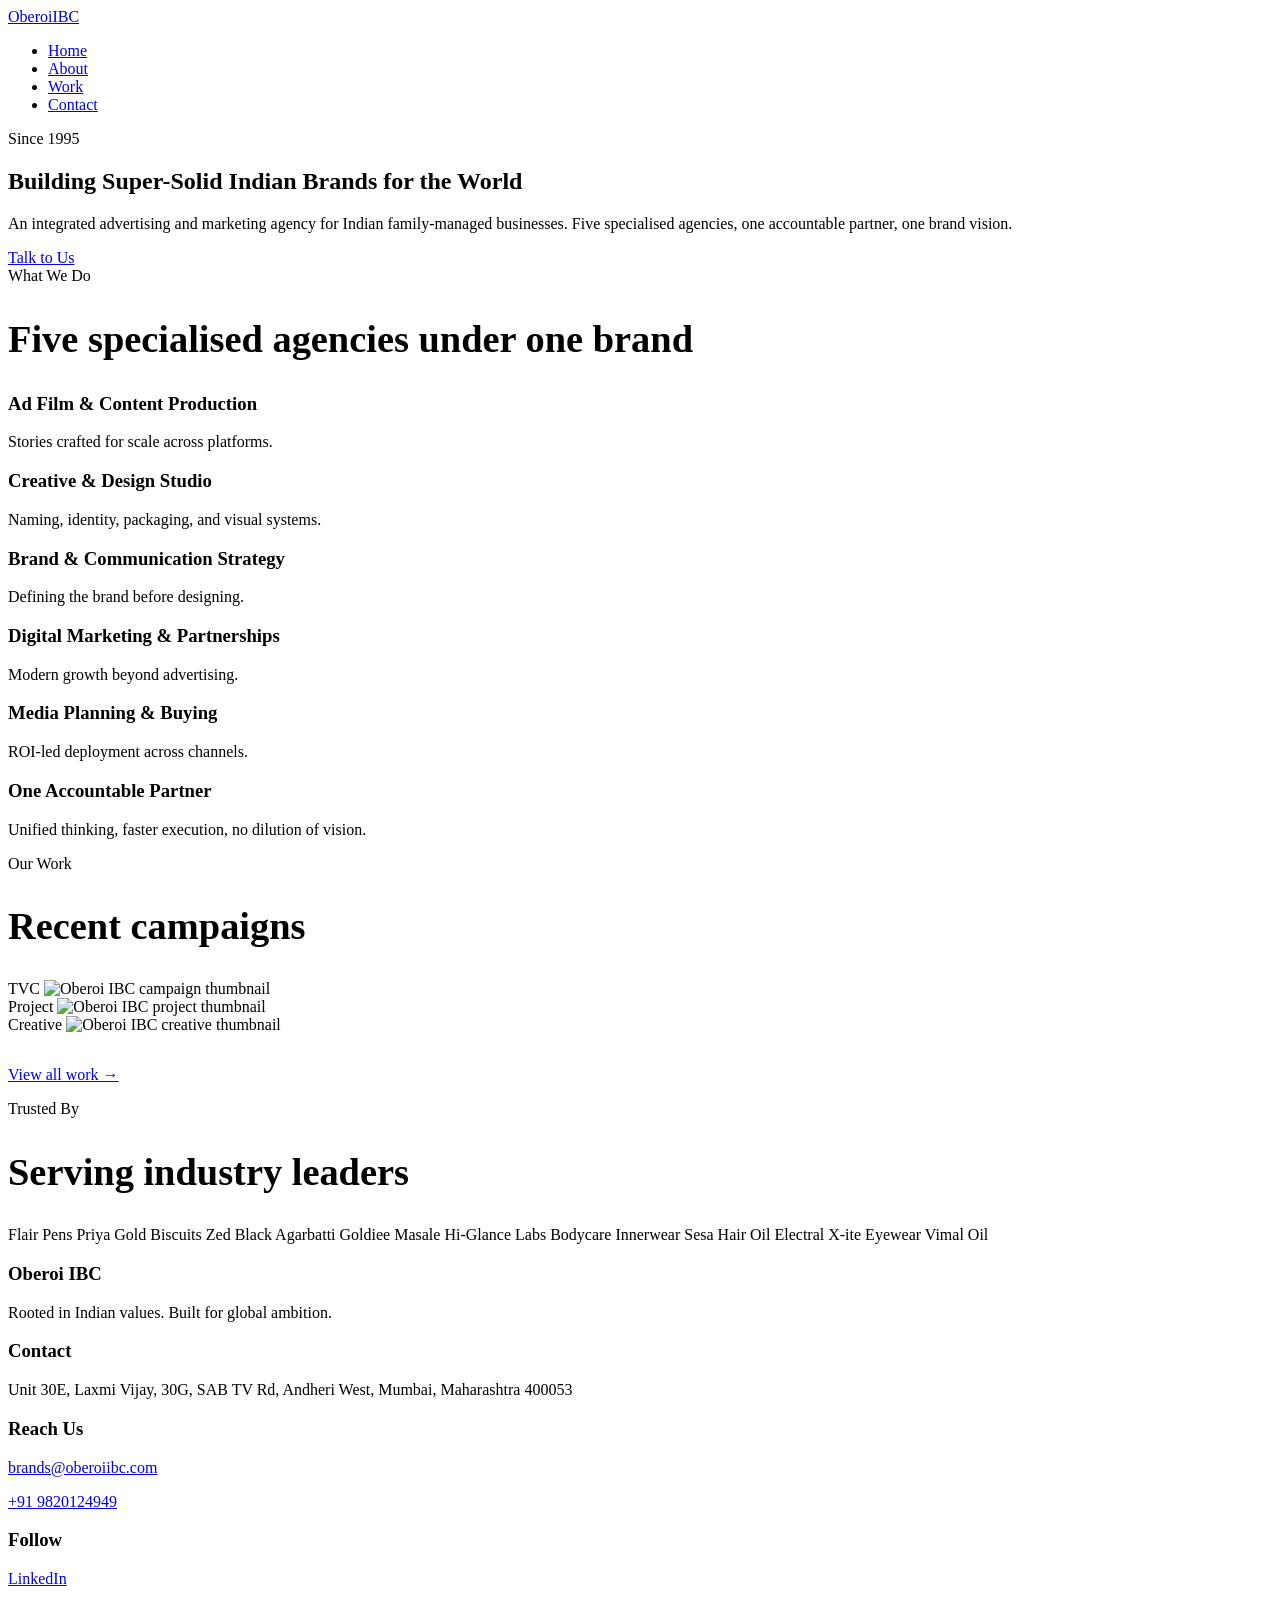
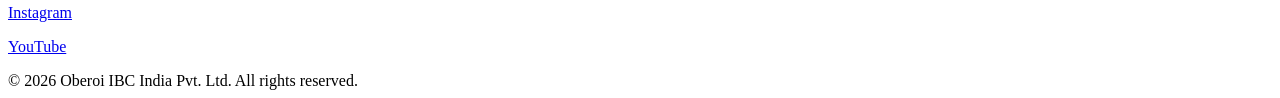
==== index.html @ 9dffc36b "updated index.html" ====
<!DOCTYPE html>
<html lang="en">
<head>
    <meta charset="UTF-8">
    <meta name="viewport" content="width=device-width, initial-scale=1">
    <title>Oberoi IBC | Building Super-Solid Indian Brands</title>
    <meta name="description" content="Oberoi IBC is a full-service advertising agency in Mumbai, building super-solid Indian brands for the world since 1995.">

    <meta property="og:title" content="Oberoi IBC | Building Super-Solid Indian Brands">
    <meta property="og:description" content="A full-service advertising agency in Mumbai, building super-solid Indian brands for the world since 1995.">
    <meta property="og:type" content="website">

    <link rel="icon" href="images/favicon.png" type="image/png">
    <link rel="stylesheet" href="shared.css">
</head>
<body>

    <header>
        <div class="nav-wrap">
            <a href="index.html" class="logo">Oberoi<span>IBC</span></a>
            <nav>
                <ul>
                    <li><a href="index.html">Home</a></li>
                    <li><a href="about.html">About</a></li>
                    <li><a href="work.html">Work</a></li>
                    <li><a href="contact.html">Contact</a></li>
                </ul>
            </nav>
        </div>
    </header>

    <main>

        <section class="hero">
            <span class="section-label">Since 1995</span>
            <h1>Building Super-Solid Indian Brands for the World</h1>
            <p>An integrated advertising and marketing agency for Indian family-managed businesses. Five specialised agencies, one accountable partner, one brand vision.</p>
            <a href="contact.html" class="btn">Talk to Us</a>
        </section>

        <section class="fade-up">
            <span class="section-label">What We Do</span>
            <h2 style="margin-bottom: 2rem; font-size: clamp(1.6rem, 4vw, 2.4rem);">Five specialised agencies under one brand</h2>
            <div class="grid grid-3">
                <div class="card">
                    <h3>Ad Film &amp; Content Production</h3>
                    <p>Stories crafted for scale across platforms.</p>
                </div>
                <div class="card">
                    <h3>Creative &amp; Design Studio</h3>
                    <p>Naming, identity, packaging, and visual systems.</p>
                </div>
                <div class="card">
                    <h3>Brand &amp; Communication Strategy</h3>
                    <p>Defining the brand before designing.</p>
                </div>
                <div class="card">
                    <h3>Digital Marketing &amp; Partnerships</h3>
                    <p>Modern growth beyond advertising.</p>
                </div>
                <div class="card">
                    <h3>Media Planning &amp; Buying</h3>
                    <p>ROI-led deployment across channels.</p>
                </div>
                <div class="card">
                    <h3>One Accountable Partner</h3>
                    <p>Unified thinking, faster execution, no dilution of vision.</p>
                </div>
            </div>
        </section>

        <section class="fade-up">
            <span class="section-label">Our Work</span>
            <h2 style="margin-bottom: 2rem; font-size: clamp(1.6rem, 4vw, 2.4rem);">Recent campaigns</h2>
            <div class="work-grid">
                <div class="work-item">
                    <span class="work-tag">TVC</span>
                    <img src="https://static.wixstatic.com/media/d1905d_8625697d1a0942c1b1354584f0bd50f2f000.jpg" alt="Oberoi IBC campaign thumbnail">
                </div>
                <div class="work-item">
                    <span class="work-tag">Project</span>
                    <img src="https://static.wixstatic.com/media/d1905d_2f5538b58f0e4f6885295d0ff7cd28e4~mv2.webp" alt="Oberoi IBC project thumbnail">
                </div>
                <div class="work-item">
                    <span class="work-tag">Creative</span>
                    <img src="https://static.wixstatic.com/media/d1905d_991a3e91dcd648c5a10ace98c2a07398~mv2.jpeg" alt="Oberoi IBC creative thumbnail">
                </div>
            </div>
            <p style="margin-top: 2rem;"><a href="work.html">View all work &rarr;</a></p>
        </section>

        <section class="fade-up">
            <span class="section-label">Trusted By</span>
            <h2 style="margin-bottom: 2rem; font-size: clamp(1.6rem, 4vw, 2.4rem);">Serving industry leaders</h2>
            <div class="logo-strip">
                <span>Flair Pens</span>
                <span>Priya Gold Biscuits</span>
                <span>Zed Black Agarbatti</span>
                <span>Goldiee Masale</span>
                <span>Hi-Glance Labs</span>
                <span>Bodycare Innerwear</span>
                <span>Sesa Hair Oil</span>
                <span>Electral</span>
                <span>X-ite Eyewear</span>
                <span>Vimal Oil</span>
            </div>
        </section>

    </main>

    <footer>
        <div class="footer-wrap">
            <div>
                <h3>Oberoi IBC</h3>
                <p>Rooted in Indian values. Built for global ambition.</p>
            </div>
            <div>
                <h3>Contact</h3>
                <p>Unit 30E, Laxmi Vijay, 30G, SAB TV Rd, Andheri West, Mumbai, Maharashtra 400053</p>
            </div>
            <div>
                <h3>Reach Us</h3>
                <p><a href="mailto:brands@oberoiibc.com">brands@oberoiibc.com</a></p>
                <p><a href="tel:+919820124949">+91 9820124949</a></p>
            </div>
            <div>
                <h3>Follow</h3>
                <p><a href="https://www.linkedin.com/company/oberoiibc" target="_blank" rel="noopener">LinkedIn</a></p>
                <p><a href="https://www.instagram.com/oberoiibc" target="_blank" rel="noopener">Instagram</a></p>
                <p><a href="https://www.youtube.com/@Oberoiibc" target="_blank" rel="noopener">YouTube</a></p>
            </div>
        </div>
        <div class="footer-bottom">
            &copy; 2026 Oberoi IBC India Pvt. Ltd. All rights reserved.
        </div>
    </footer>

</body>
</html>
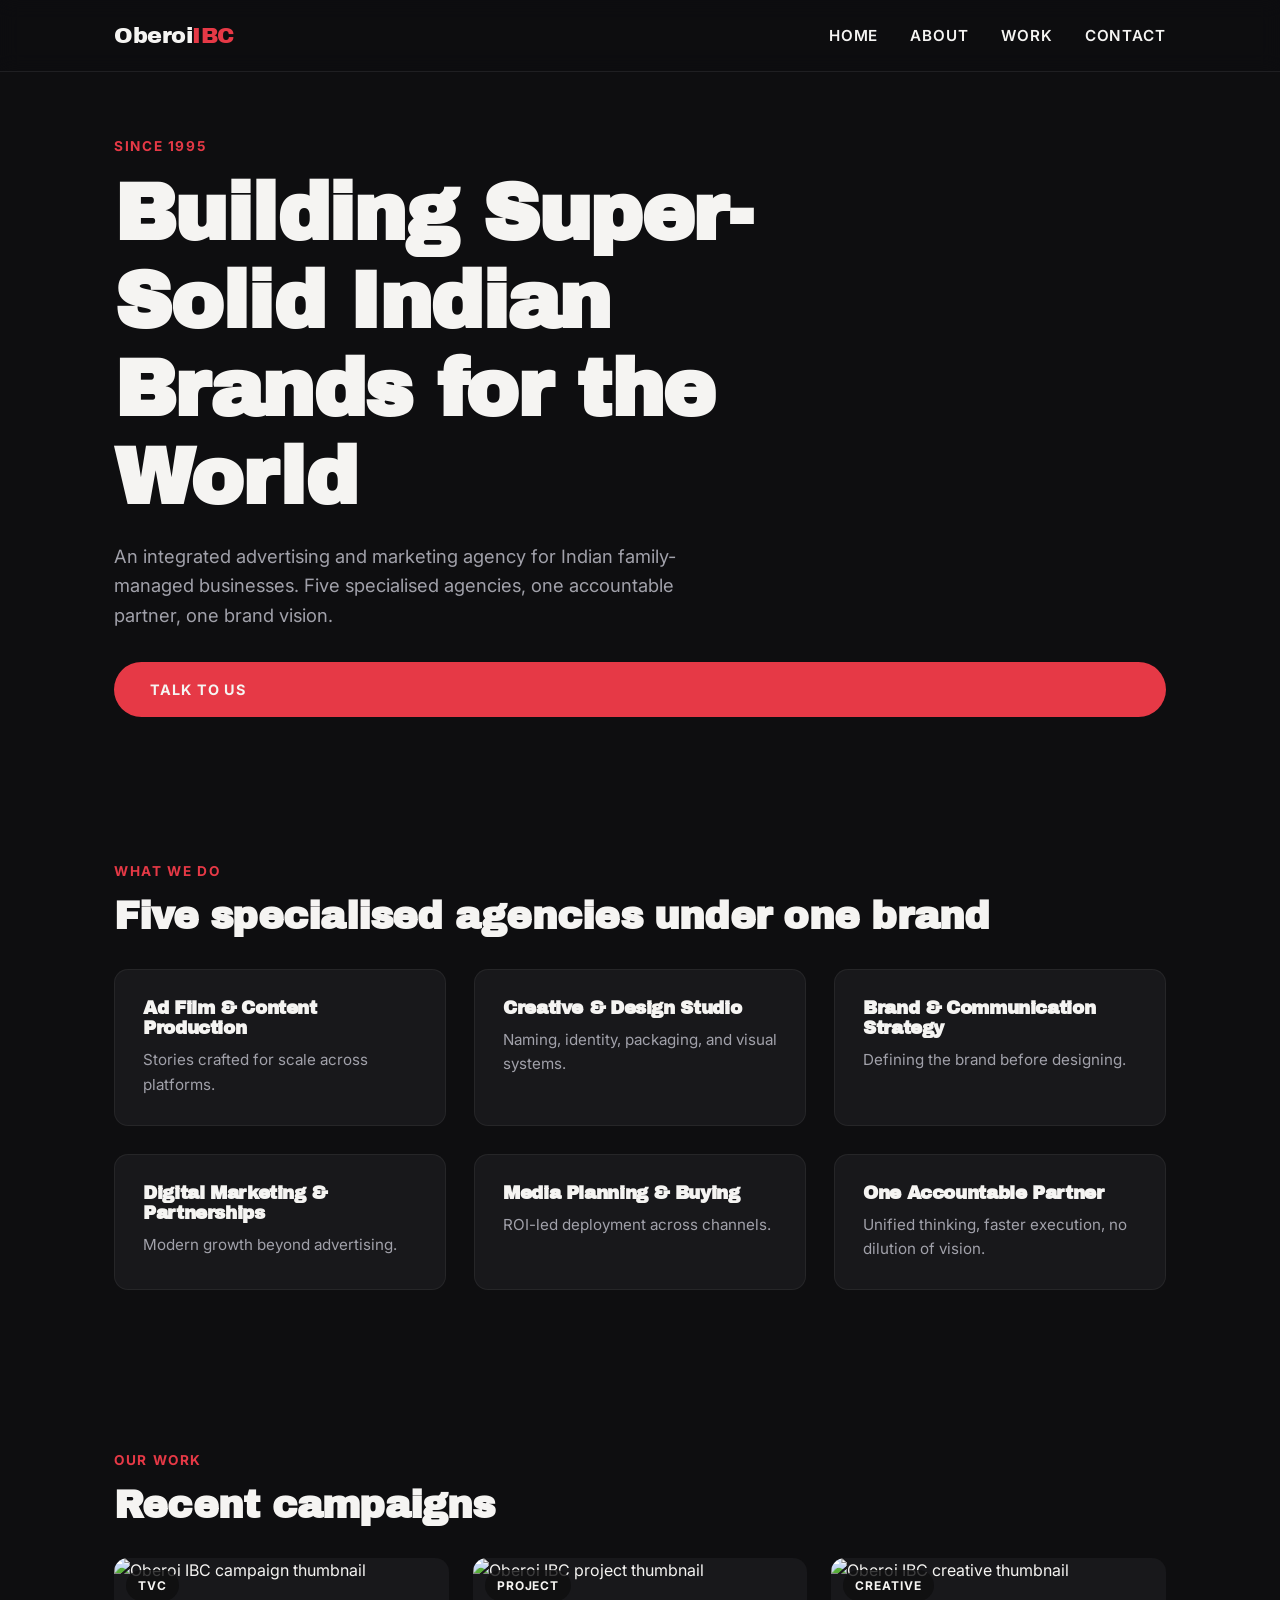
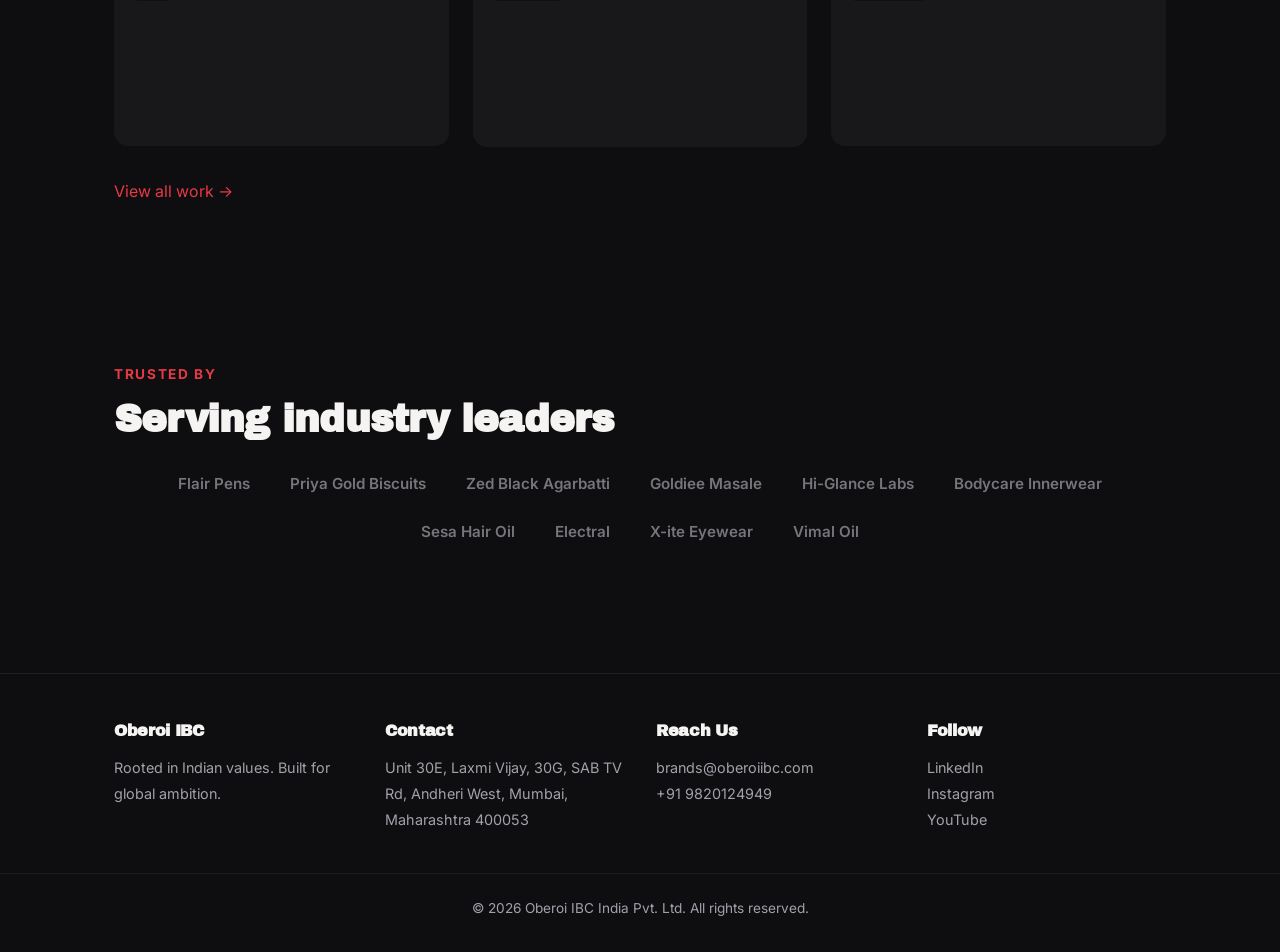
==== commit f8f8ff23: "changed files and added images" ====
--- a/index.html
+++ b/index.html
@@ -10,7 +10,7 @@
     <meta property="og:description" content="A full-service advertising agency in Mumbai, building super-solid Indian brands for the world since 1995.">
     <meta property="og:type" content="website">
 
-    <link rel="icon" href="images/favicon.png" type="image/png">
+    <link rel="icon" href="favicon.jpg" type="image/jpeg">
     <link rel="stylesheet" href="shared.css">
 </head>
 <body>
--- a/shared.css
+++ b/shared.css
@@ -0,0 +1,444 @@
+/* ===========================
+   Oberoi IBC — Shared Styles
+   =========================== */
+
+@import url('https://fonts.googleapis.com/css2?family=Archivo+Black&family=Inter:wght@400;500;600;700&display=swap');
+
+:root {
+    --bg: #0e0e10;
+    --bg-light: #f5f4f2;
+    --surface: #18181b;
+    --text: #f5f4f2;
+    --text-dark: #18181b;
+    --muted: #a1a1aa;
+    --accent: #e63946;
+    --max-width: 1100px;
+    --radius: 14px;
+    --transition: 0.25s ease;
+}
+
+* {
+    box-sizing: border-box;
+    margin: 0;
+    padding: 0;
+}
+
+html {
+    scroll-behavior: smooth;
+}
+
+body {
+    background: var(--bg);
+    color: var(--text);
+    font-family: 'Inter', system-ui, sans-serif;
+    line-height: 1.6;
+}
+
+h1, h2, h3 {
+    font-family: 'Archivo Black', 'Inter', sans-serif;
+    line-height: 1.1;
+    letter-spacing: -0.02em;
+}
+
+a {
+    color: var(--accent);
+    text-decoration: none;
+}
+
+img {
+    max-width: 100%;
+    display: block;
+}
+
+/* ===== Header / Nav ===== */
+
+header {
+    position: sticky;
+    top: 0;
+    z-index: 100;
+    background: rgba(14, 14, 16, 0.85);
+    backdrop-filter: blur(10px);
+    border-bottom: 1px solid rgba(255, 255, 255, 0.08);
+}
+
+.nav-wrap {
+    max-width: var(--max-width);
+    margin: 0 auto;
+    display: flex;
+    justify-content: space-between;
+    align-items: center;
+    padding: 1.1rem 1.5rem;
+}
+
+.logo {
+    font-family: 'Archivo Black', sans-serif;
+    font-size: 1.4rem;
+    color: var(--text);
+    letter-spacing: -0.02em;
+}
+
+.logo span {
+    color: var(--accent);
+}
+
+nav ul {
+    display: flex;
+    gap: 2rem;
+    list-style: none;
+}
+
+nav a {
+    color: var(--text);
+    font-weight: 600;
+    font-size: 0.95rem;
+    text-transform: uppercase;
+    letter-spacing: 0.06em;
+    transition: color var(--transition);
+}
+
+nav a:hover,
+nav a:focus-visible {
+    color: var(--accent);
+}
+
+/* ===== Layout helpers ===== */
+
+main {
+    max-width: var(--max-width);
+    margin: 0 auto;
+    padding: 0 1.5rem;
+}
+
+section {
+    padding: 5rem 0;
+}
+
+.section-label {
+    color: var(--accent);
+    font-weight: 700;
+    text-transform: uppercase;
+    letter-spacing: 0.12em;
+    font-size: 0.85rem;
+    margin-bottom: 0.75rem;
+    display: block;
+}
+
+/* ===== Hero ===== */
+
+.hero {
+    min-height: 70vh;
+    display: flex;
+    flex-direction: column;
+    justify-content: center;
+    padding: 4rem 0;
+    animation: fadeUp 0.8s ease both;
+}
+
+.hero h1 {
+    font-size: clamp(2.5rem, 7vw, 5rem);
+    margin-bottom: 1.25rem;
+    max-width: 800px;
+}
+
+.hero p {
+    font-size: 1.15rem;
+    color: var(--muted);
+    max-width: 600px;
+    margin-bottom: 2rem;
+}
+
+.btn {
+    display: inline-block;
+    background: var(--accent);
+    color: var(--text);
+    font-weight: 700;
+    text-transform: uppercase;
+    letter-spacing: 0.08em;
+    font-size: 0.9rem;
+    padding: 1rem 2.25rem;
+    border-radius: 999px;
+    border: none;
+    cursor: pointer;
+    transition: transform var(--transition), box-shadow var(--transition);
+}
+
+.btn:hover,
+.btn:focus-visible {
+    transform: translateY(-3px);
+    box-shadow: 0 12px 30px rgba(230, 57, 70, 0.35);
+}
+
+.btn-outline {
+    background: transparent;
+    border: 2px solid var(--text);
+    color: var(--text);
+}
+
+.btn-outline:hover {
+    background: var(--text);
+    color: var(--bg);
+}
+
+/* ===== Grid layouts ===== */
+
+.grid {
+    display: grid;
+    gap: 1.75rem;
+}
+
+.grid-2 {
+    grid-template-columns: repeat(2, 1fr);
+}
+
+.grid-3 {
+    grid-template-columns: repeat(3, 1fr);
+}
+
+.grid-5 {
+    grid-template-columns: repeat(5, 1fr);
+}
+
+/* ===== Cards ===== */
+
+.card {
+    background: var(--surface);
+    border-radius: var(--radius);
+    padding: 1.75rem;
+    border: 1px solid rgba(255, 255, 255, 0.06);
+    transition: transform var(--transition), border-color var(--transition);
+}
+
+.card:hover {
+    transform: translateY(-5px);
+    border-color: var(--accent);
+}
+
+.card h3 {
+    font-size: 1.15rem;
+    margin-bottom: 0.6rem;
+}
+
+.card p {
+    color: var(--muted);
+    font-size: 0.95rem;
+}
+
+/* ===== Work thumbnails ===== */
+
+.work-grid {
+    display: grid;
+    grid-template-columns: repeat(3, 1fr);
+    gap: 1.5rem;
+}
+
+.work-item {
+    position: relative;
+    border-radius: var(--radius);
+    overflow: hidden;
+    aspect-ratio: 16 / 9;
+    background: var(--surface);
+    transition: transform var(--transition);
+}
+
+.work-item:hover {
+    transform: scale(1.03);
+}
+
+.work-item img {
+    width: 100%;
+    height: 100%;
+    object-fit: cover;
+}
+
+.work-item .work-tag {
+    position: absolute;
+    top: 0.75rem;
+    left: 0.75rem;
+    background: rgba(14, 14, 16, 0.8);
+    color: var(--text);
+    font-size: 0.75rem;
+    text-transform: uppercase;
+    letter-spacing: 0.08em;
+    font-weight: 700;
+    padding: 0.35rem 0.75rem;
+    border-radius: 999px;
+}
+
+/* ===== Logos strip ===== */
+
+.logo-strip {
+    display: flex;
+    flex-wrap: wrap;
+    gap: 1.5rem 2.5rem;
+    align-items: center;
+    justify-content: center;
+    opacity: 0.7;
+}
+
+.logo-strip span {
+    font-weight: 600;
+    color: var(--muted);
+    font-size: 0.95rem;
+}
+
+/* ===== Forms ===== */
+
+form {
+    display: grid;
+    gap: 1.25rem;
+    max-width: 600px;
+}
+
+label {
+    display: block;
+    font-weight: 600;
+    margin-bottom: 0.4rem;
+    font-size: 0.9rem;
+}
+
+input,
+select,
+textarea {
+    width: 100%;
+    background: var(--surface);
+    border: 1px solid rgba(255, 255, 255, 0.12);
+    border-radius: 10px;
+    padding: 0.85rem 1rem;
+    color: var(--text);
+    font-family: inherit;
+    font-size: 1rem;
+    transition: border-color var(--transition);
+}
+
+input:focus,
+select:focus,
+textarea:focus {
+    outline: none;
+    border-color: var(--accent);
+}
+
+textarea {
+    min-height: 140px;
+    resize: vertical;
+}
+
+/* ===== Footer ===== */
+
+footer {
+    border-top: 1px solid rgba(255, 255, 255, 0.08);
+    padding: 3rem 0 2rem;
+    margin-top: 3rem;
+}
+
+.footer-wrap {
+    max-width: var(--max-width);
+    margin: 0 auto;
+    padding: 0 1.5rem;
+    display: grid;
+    grid-template-columns: repeat(4, 1fr);
+    gap: 2rem;
+}
+
+.footer-wrap h3 {
+    font-size: 1rem;
+    margin-bottom: 1rem;
+    color: var(--text);
+}
+
+.footer-wrap p,
+.footer-wrap a {
+    color: var(--muted);
+    font-size: 0.9rem;
+    line-height: 1.8;
+}
+
+.footer-wrap a:hover {
+    color: var(--accent);
+}
+
+.footer-bottom {
+    text-align: center;
+    color: var(--muted);
+    font-size: 0.85rem;
+    margin-top: 2.5rem;
+    padding-top: 1.5rem;
+    border-top: 1px solid rgba(255, 255, 255, 0.06);
+}
+
+/* ===== About page specific ===== */
+
+.three-col {
+    display: grid;
+    grid-template-columns: repeat(3, 1fr);
+    gap: 1.75rem;
+}
+
+.values-banner {
+    background: linear-gradient(135deg, var(--surface), var(--bg));
+    border: 1px solid rgba(255, 255, 255, 0.06);
+    border-radius: var(--radius);
+    padding: 3rem;
+    text-align: center;
+}
+
+.values-banner h2 {
+    font-size: clamp(1.6rem, 4vw, 2.4rem);
+}
+
+/* ===== Animations ===== */
+
+@keyframes fadeUp {
+    from {
+        opacity: 0;
+        transform: translateY(24px);
+    }
+    to {
+        opacity: 1;
+        transform: translateY(0);
+    }
+}
+
+.fade-up {
+    animation: fadeUp 0.7s ease both;
+}
+
+/* ===== Responsive ===== */
+
+@media (max-width: 900px) {
+    .grid-3,
+    .work-grid,
+    .three-col {
+        grid-template-columns: repeat(2, 1fr);
+    }
+
+    .grid-5 {
+        grid-template-columns: repeat(3, 1fr);
+    }
+
+    .footer-wrap {
+        grid-template-columns: repeat(2, 1fr);
+    }
+}
+
+@media (max-width: 600px) {
+    .nav-wrap {
+        flex-direction: column;
+        gap: 0.75rem;
+        align-items: flex-start;
+    }
+
+    nav ul {
+        flex-direction: column;
+        gap: 0.75rem;
+        width: 100%;
+    }
+
+    .grid-2,
+    .grid-3,
+    .grid-5,
+    .work-grid,
+    .three-col,
+    .footer-wrap {
+        grid-template-columns: 1fr;
+    }
+}
